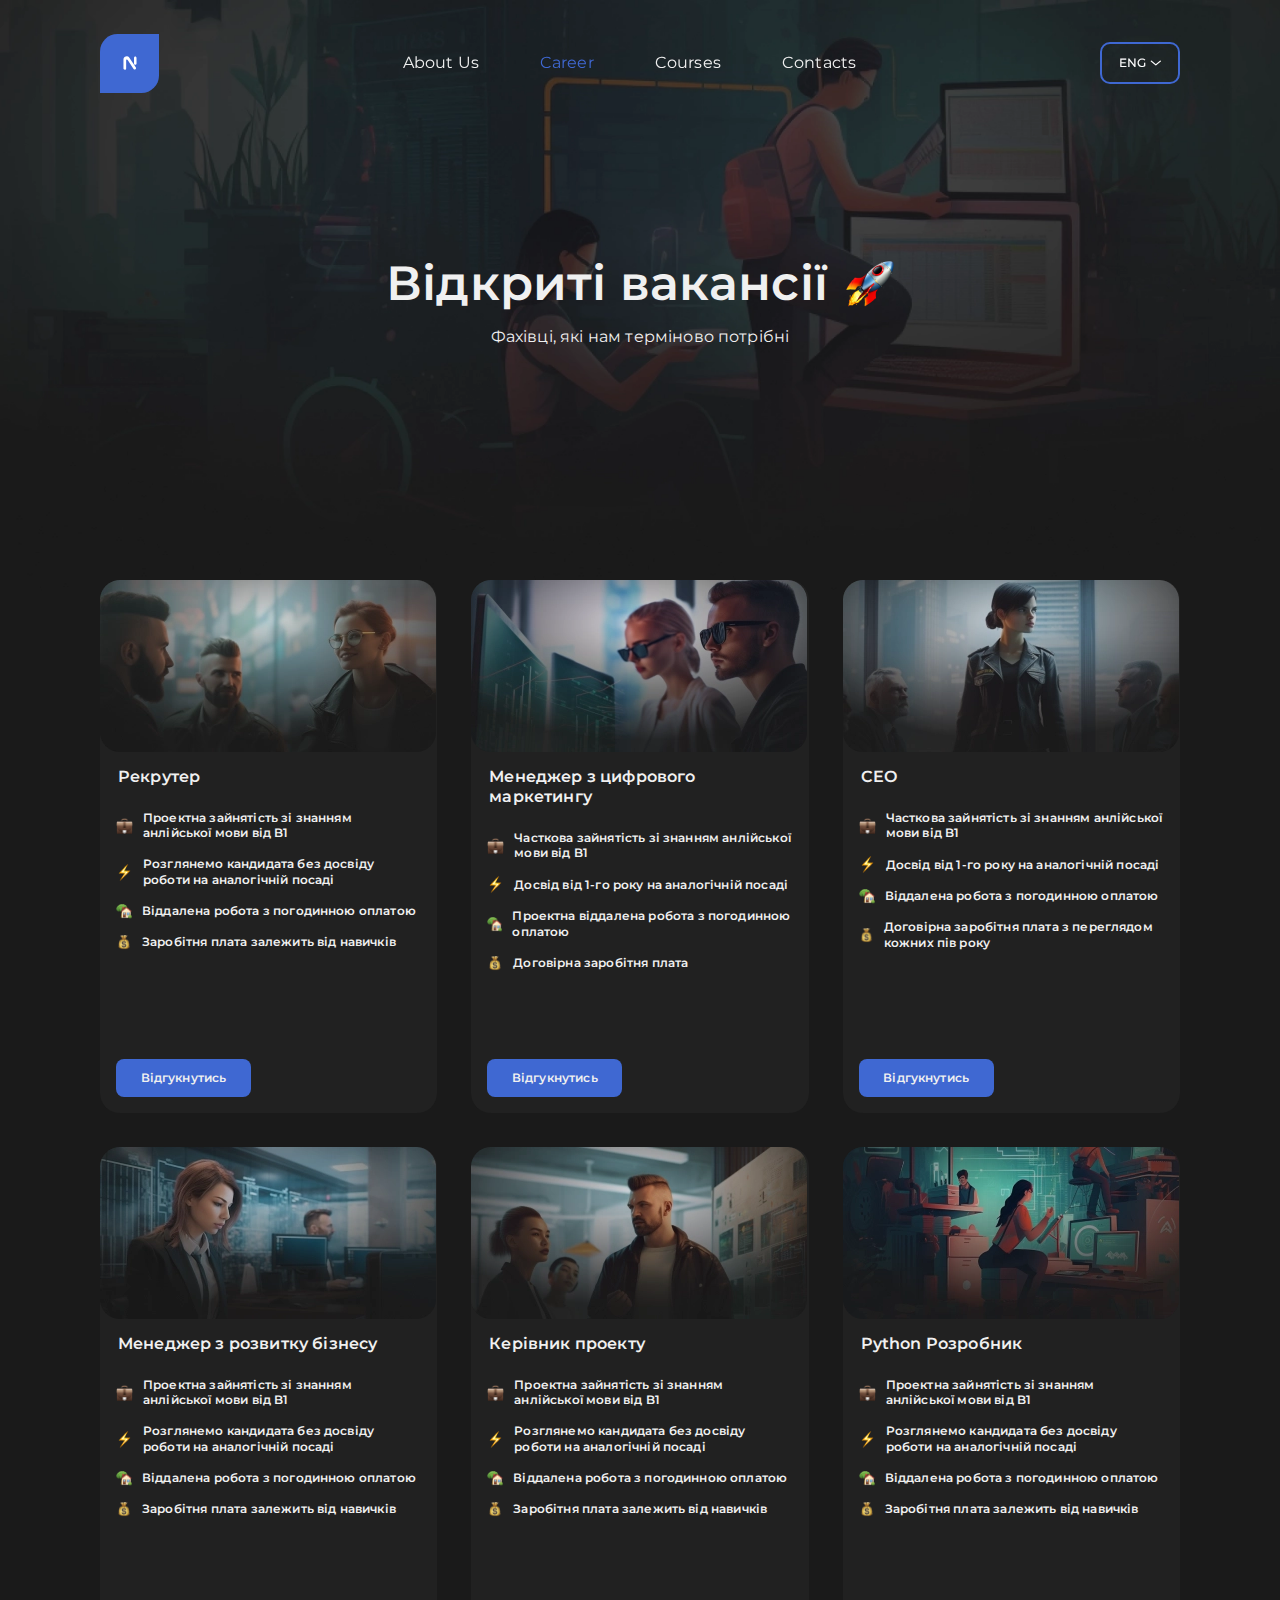
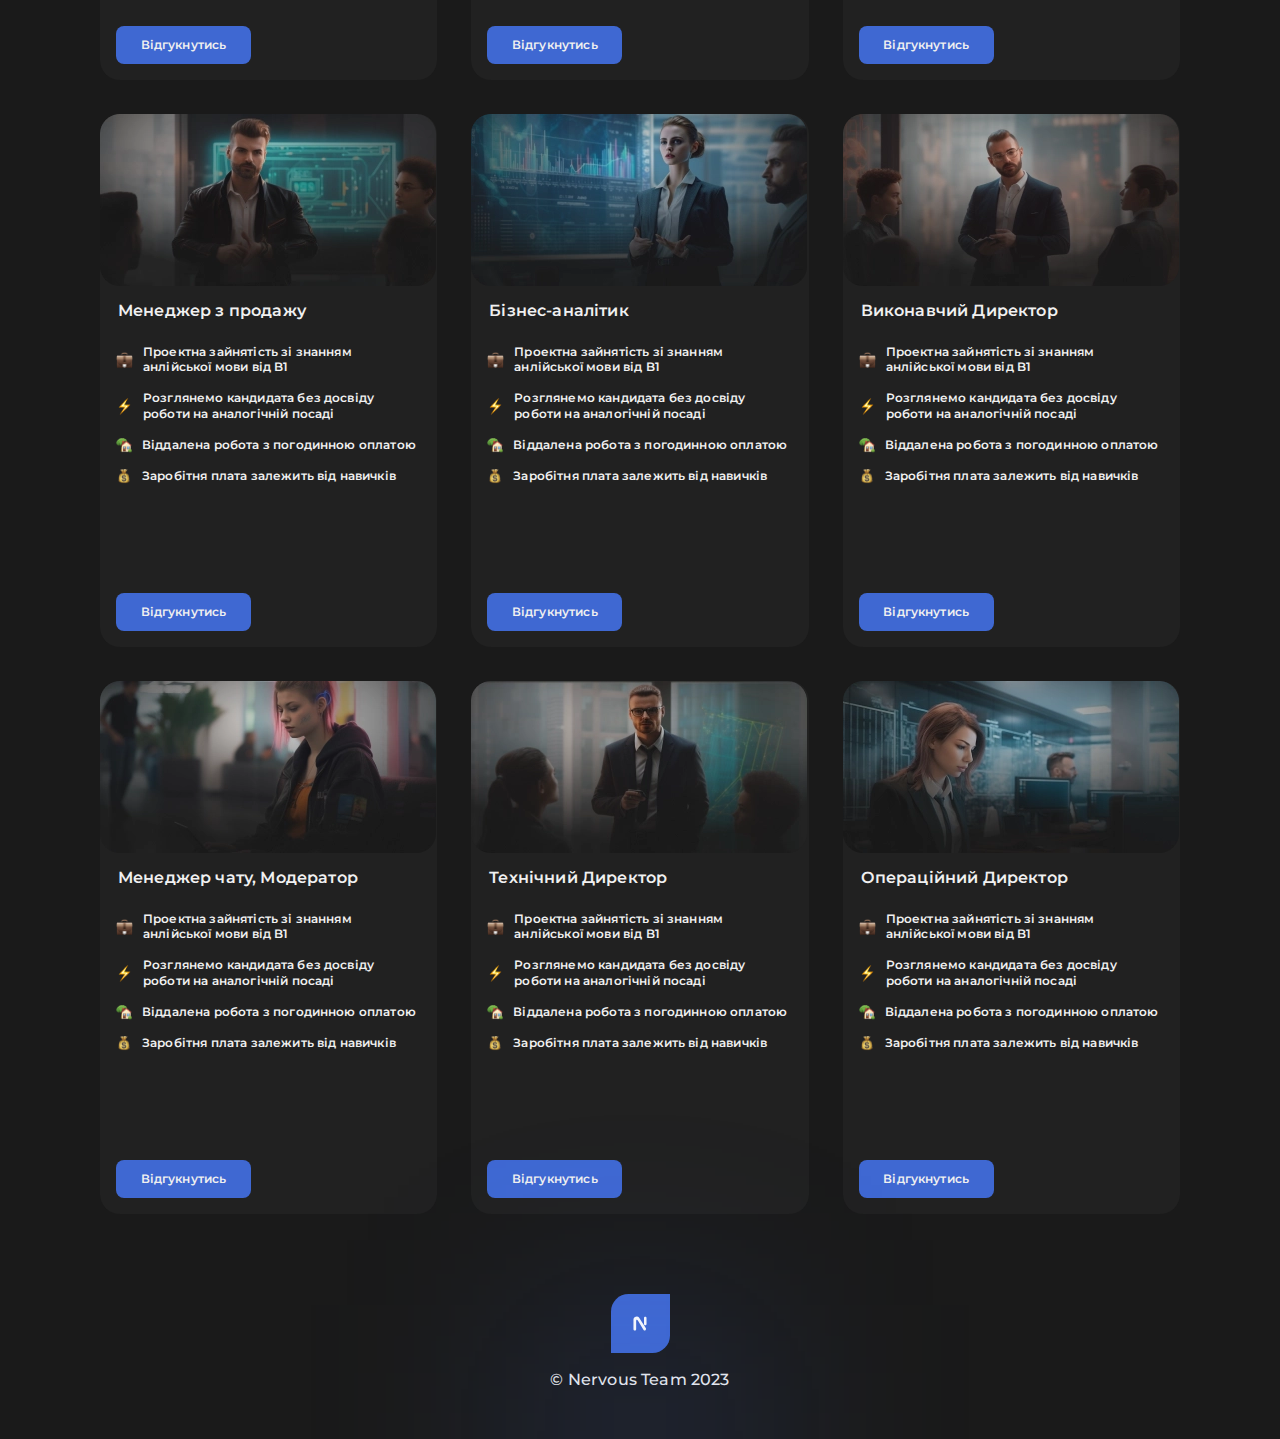
==== career/index.html @ 8e75c250 "add-pages" ====
<!DOCTYPE html>
<html lang="en">

<head>
    <meta charset="UTF-8">
    <meta http-equiv="X-UA-Compatible" content="IE=edge">
    <meta name="viewport" content="width=device-width, initial-scale=1.0">
    <title>Career</title>
    <link rel="shortcut icon" type="image/x-icon" href="img/favicon/favicon.ico">
    <link rel="icon" sizes="any" type="image/svg+xml" href="img/favicon/favicon.svg">
    <link rel="stylesheet" href="css/index.css">
</head>

<body>
    <header class="header">
        <div class="container">
            <a class="header__logo">
                <img class="header__logo_icon" src="img/icons/logo.svg" alt="" width="14">
            </a>
            <ul class="header__list">
                <li class="header__item">
                    <a href="../index.html" class="header__link link">About Us</a>
                </li>
                <li class="header__item">
                    <a class="header__link link active">Career</a>
                </li>
                <li class="header__item">
                    <a href="#" class="header__link link">Courses</a>
                </li>
                <li class="header__item">
                    <a href="../contacts/index.html" class="header__link link">Contacts</a>
                </li>
            </ul>
            <button class="header__lang">ENG <img src="img/icons/bottom-arrow.svg" alt="" width="10.7">
                <div class="wrapper__lang">
                    <a class="lang__link">ENG</a>
                    <a class="lang__link" href="ukr/index.html">UKR</a>
                </div>
            </button>
            <button class="header__burger js-open-menu">
                <img src="img/icons/burger.svg" alt="" width="31" height="31">
            </button>
        </div>
    </header>

    <div class="wrapper">
        <div class="wrapper__fixed">
            <button class="contact__scroll js-scroll-top">
                <img src="img/icons/top-arrow.svg" alt="">
            </button>
        </div>
    </div>

    <div class="content">
        <main>
            <section class="hero">
                <h1 class="hero__title">Відкриті вакансії
                    <img src="img/section/hero/rocket.png" alt="" width="48" height="48">
                </h1>
                <p class="hero__desc">
                    Фахівці, які нам терміново потрібні
                </p>
            </section>

            <section class="vacancy">
                <div class="container">
                    <ul class="vacancy__list">
                        <li class="vacancy__item block">
                            <img src="img/section/vacancy/img1.webp" alt="" class="vacancy__image" width="336">
                            <h3 class="vacancy__subtitle">Рекрутер</h3>
                            <ul class="block__list">
                                <li class="block__item">
                                    <img src="img/icons/bag.png" alt="" class="block__icon" width="17" height="17">
                                    <p class="block__desc">Проектна зайнятість зі знанням анлійської мови від B1</p>
                                </li>
                                <li class="block__item">
                                    <img src="img/icons/lightness.png" alt="" class="block__icon" width="17"
                                        height="17">
                                    <p class="block__desc">Розглянемо кандидата без досвіду роботи на аналогічній посаді
                                    </p>
                                </li>
                                <li class="block__item">
                                    <img src="img/icons/house.png" alt="" class="block__icon" width="16" height="16">
                                    <p class="block__desc">Віддалена робота з погодинною оплатою</p>
                                </li>
                                <li class="block__item">
                                    <img src="img/icons/money.png" alt="" class="block__icon" width="16" height="16">
                                    <p class="block__desc">Заробітня плата залежить від навичків</p>
                                </li>
                            </ul>
                            <a class="vacancy__button" href="../vacancy/index.html">Відгукнутись</a>
                        </li>
                        <li class="vacancy__item block">
                            <img src="img/section/vacancy/img2.webp" alt="" class="vacancy__image" width="336">
                            <h3 class="vacancy__subtitle">Менеджер з цифрового маркетингу</h3>
                            <ul class="block__list">
                                <li class="block__item">
                                    <img src="img/icons/bag.png" alt="" class="block__icon" width="17" height="17">
                                    <p class="block__desc">Часткова зайнятість зі знанням анлійської мови від B1</p>
                                </li>
                                <li class="block__item">
                                    <img src="img/icons/lightness.png" alt="" class="block__icon" width="17"
                                        height="17">
                                    <p class="block__desc">Досвід від 1-го року на аналогічній посаді</p>
                                </li>
                                <li class="block__item">
                                    <img src="img/icons/house.png" alt="" class="block__icon" width="16" height="16">
                                    <p class="block__desc">Проектна віддалена робота з погодинною оплатою</p>
                                </li>
                                <li class="block__item">
                                    <img src="img/icons/money.png" alt="" class="block__icon" width="16" height="16">
                                    <p class="block__desc">Договірна заробітня плата</p>
                                </li>
                            </ul>
                            <a class="vacancy__button" href="../vacancy/index.html">Відгукнутись</a>
                        </li>
                        <li class="vacancy__item block">
                            <img src="img/section/vacancy/img3.webp" alt="" class="vacancy__image" width="336">
                            <h3 class="vacancy__subtitle">CEO</h3>
                            <ul class="block__list">
                                <li class="block__item">
                                    <img src="img/icons/bag.png" alt="" class="block__icon" width="17" height="17">
                                    <p class="block__desc">Часткова зайнятість зі знанням анлійської мови від B1</p>
                                </li>
                                <li class="block__item">
                                    <img src="img/icons/lightness.png" alt="" class="block__icon" width="17"
                                        height="17">
                                    <p class="block__desc">Досвід від 1-го року на аналогічній посаді</p>
                                </li>
                                <li class="block__item">
                                    <img src="img/icons/house.png" alt="" class="block__icon" width="16" height="16">
                                    <p class="block__desc">Віддалена робота з погодинною оплатою</p>
                                </li>
                                <li class="block__item">
                                    <img src="img/icons/money.png" alt="" class="block__icon" width="16" height="16">
                                    <p class="block__desc">Договірна заробітня плата з переглядом кожних пів року</p>
                                </li>
                            </ul>
                            <a class="vacancy__button" href="../vacancy/index.html">Відгукнутись</a>
                        </li>
                        <li class="vacancy__item block">
                            <img src="img/section/vacancy/img4.webp" alt="" class="vacancy__image" width="336">
                            <h3 class="vacancy__subtitle">Менеджер з розвитку бізнесу</h3>
                            <ul class="block__list">
                                <li class="block__item">
                                    <img src="img/icons/bag.png" alt="" class="block__icon" width="17" height="17">
                                    <p class="block__desc">Проектна зайнятість зі знанням анлійської мови від B1</p>
                                </li>
                                <li class="block__item">
                                    <img src="img/icons/lightness.png" alt="" class="block__icon" width="17"
                                        height="17">
                                    <p class="block__desc">Розглянемо кандидата без досвіду роботи на аналогічній посаді
                                    </p>
                                </li>
                                <li class="block__item">
                                    <img src="img/icons/house.png" alt="" class="block__icon" width="16" height="16">
                                    <p class="block__desc">Віддалена робота з погодинною оплатою</p>
                                </li>
                                <li class="block__item">
                                    <img src="img/icons/money.png" alt="" class="block__icon" width="16" height="16">
                                    <p class="block__desc">Заробітня плата залежить від навичків</p>
                                </li>
                            </ul>
                            <a class="vacancy__button" href="../vacancy/index.html">Відгукнутись</a>
                        </li>
                        <li class="vacancy__item block">
                            <img src="img/section/vacancy/img5.webp" alt="" class="vacancy__image" width="336">
                            <h3 class="vacancy__subtitle">Керівник проекту</h3>
                            <ul class="block__list">
                                <li class="block__item">
                                    <img src="img/icons/bag.png" alt="" class="block__icon" width="17" height="17">
                                    <p class="block__desc">Проектна зайнятість зі знанням анлійської мови від B1</p>
                                </li>
                                <li class="block__item">
                                    <img src="img/icons/lightness.png" alt="" class="block__icon" width="17"
                                        height="17">
                                    <p class="block__desc">Розглянемо кандидата без досвіду роботи на аналогічній посаді
                                    </p>
                                </li>
                                <li class="block__item">
                                    <img src="img/icons/house.png" alt="" class="block__icon" width="16" height="16">
                                    <p class="block__desc">Віддалена робота з погодинною оплатою</p>
                                </li>
                                <li class="block__item">
                                    <img src="img/icons/money.png" alt="" class="block__icon" width="16" height="16">
                                    <p class="block__desc">Заробітня плата залежить від навичків</p>
                                </li>
                            </ul>
                            <a class="vacancy__button" href="../vacancy/index.html">Відгукнутись</a>
                        </li>
                        <li class="vacancy__item block">
                            <img src="img/section/vacancy/img6.webp" alt="" class="vacancy__image" width="336">
                            <h3 class="vacancy__subtitle">Python Розробник</h3>
                            <ul class="block__list">
                                <li class="block__item">
                                    <img src="img/icons/bag.png" alt="" class="block__icon" width="17" height="17">
                                    <p class="block__desc">Проектна зайнятість зі знанням анлійської мови від B1</p>
                                </li>
                                <li class="block__item">
                                    <img src="img/icons/lightness.png" alt="" class="block__icon" width="17"
                                        height="17">
                                    <p class="block__desc">Розглянемо кандидата без досвіду роботи на аналогічній посаді
                                    </p>
                                </li>
                                <li class="block__item">
                                    <img src="img/icons/house.png" alt="" class="block__icon" width="16" height="16">
                                    <p class="block__desc">Віддалена робота з погодинною оплатою</p>
                                </li>
                                <li class="block__item">
                                    <img src="img/icons/money.png" alt="" class="block__icon" width="16" height="16">
                                    <p class="block__desc">Заробітня плата залежить від навичків</p>
                                </li>
                            </ul>
                            <a class="vacancy__button" href="../vacancy/index.html">Відгукнутись</a>
                        </li>
                        <li class="vacancy__item block">
                            <img src="img/section/vacancy/img7.webp" alt="" class="vacancy__image" width="336">
                            <h3 class="vacancy__subtitle">Менеджер з продажу</h3>
                            <ul class="block__list">
                                <li class="block__item">
                                    <img src="img/icons/bag.png" alt="" class="block__icon" width="17" height="17">
                                    <p class="block__desc">Проектна зайнятість зі знанням анлійської мови від B1</p>
                                </li>
                                <li class="block__item">
                                    <img src="img/icons/lightness.png" alt="" class="block__icon" width="17"
                                        height="17">
                                    <p class="block__desc">Розглянемо кандидата без досвіду роботи на аналогічній посаді
                                    </p>
                                </li>
                                <li class="block__item">
                                    <img src="img/icons/house.png" alt="" class="block__icon" width="16" height="16">
                                    <p class="block__desc">Віддалена робота з погодинною оплатою</p>
                                </li>
                                <li class="block__item">
                                    <img src="img/icons/money.png" alt="" class="block__icon" width="16" height="16">
                                    <p class="block__desc">Заробітня плата залежить від навичків</p>
                                </li>
                            </ul>
                            <a class="vacancy__button" href="../vacancy/index.html">Відгукнутись</a>
                        </li>
                        <li class="vacancy__item block">
                            <img src="img/section/vacancy/img8.webp" alt="" class="vacancy__image" width="336">
                            <h3 class="vacancy__subtitle">Бізнес-аналітик</h3>
                            <ul class="block__list">
                                <li class="block__item">
                                    <img src="img/icons/bag.png" alt="" class="block__icon" width="17" height="17">
                                    <p class="block__desc">Проектна зайнятість зі знанням анлійської мови від B1</p>
                                </li>
                                <li class="block__item">
                                    <img src="img/icons/lightness.png" alt="" class="block__icon" width="17"
                                        height="17">
                                    <p class="block__desc">Розглянемо кандидата без досвіду роботи на аналогічній посаді
                                    </p>
                                </li>
                                <li class="block__item">
                                    <img src="img/icons/house.png" alt="" class="block__icon" width="16" height="16">
                                    <p class="block__desc">Віддалена робота з погодинною оплатою</p>
                                </li>
                                <li class="block__item">
                                    <img src="img/icons/money.png" alt="" class="block__icon" width="16" height="16">
                                    <p class="block__desc">Заробітня плата залежить від навичків</p>
                                </li>
                            </ul>
                            <a class="vacancy__button" href="../vacancy/index.html">Відгукнутись</a>
                        </li>
                        <li class="vacancy__item block">
                            <img src="img/section/vacancy/img9.webp" alt="" class="vacancy__image" width="336">
                            <h3 class="vacancy__subtitle">Виконавчий Директор</h3>
                            <ul class="block__list">
                                <li class="block__item">
                                    <img src="img/icons/bag.png" alt="" class="block__icon" width="17" height="17">
                                    <p class="block__desc">Проектна зайнятість зі знанням анлійської мови від B1</p>
                                </li>
                                <li class="block__item">
                                    <img src="img/icons/lightness.png" alt="" class="block__icon" width="17"
                                        height="17">
                                    <p class="block__desc">Розглянемо кандидата без досвіду роботи на аналогічній посаді
                                    </p>
                                </li>
                                <li class="block__item">
                                    <img src="img/icons/house.png" alt="" class="block__icon" width="16" height="16">
                                    <p class="block__desc">Віддалена робота з погодинною оплатою</p>
                                </li>
                                <li class="block__item">
                                    <img src="img/icons/money.png" alt="" class="block__icon" width="16" height="16">
                                    <p class="block__desc">Заробітня плата залежить від навичків</p>
                                </li>
                            </ul>
                            <a class="vacancy__button" href="../vacancy/index.html">Відгукнутись</a>
                        </li>
                        <li class="vacancy__item block">
                            <img src="img/section/vacancy/img10.webp" alt="" class="vacancy__image" width="336">
                            <h3 class="vacancy__subtitle">Менеджер чату, Модератор</h3>
                            <ul class="block__list">
                                <li class="block__item">
                                    <img src="img/icons/bag.png" alt="" class="block__icon" width="17" height="17">
                                    <p class="block__desc">Проектна зайнятість зі знанням анлійської мови від B1</p>
                                </li>
                                <li class="block__item">
                                    <img src="img/icons/lightness.png" alt="" class="block__icon" width="17"
                                        height="17">
                                    <p class="block__desc">Розглянемо кандидата без досвіду роботи на аналогічній посаді
                                    </p>
                                </li>
                                <li class="block__item">
                                    <img src="img/icons/house.png" alt="" class="block__icon" width="16" height="16">
                                    <p class="block__desc">Віддалена робота з погодинною оплатою</p>
                                </li>
                                <li class="block__item">
                                    <img src="img/icons/money.png" alt="" class="block__icon" width="16" height="16">
                                    <p class="block__desc">Заробітня плата залежить від навичків</p>
                                </li>
                            </ul>
                            <a class="vacancy__button" href="../vacancy/index.html">Відгукнутись</a>
                        </li>
                        <li class="vacancy__item block">
                            <img src="img/section/vacancy/img11.webp" alt="" class="vacancy__image" width="336">
                            <h3 class="vacancy__subtitle">Технічний Директор</h3>
                            <ul class="block__list">
                                <li class="block__item">
                                    <img src="img/icons/bag.png" alt="" class="block__icon" width="17" height="17">
                                    <p class="block__desc">Проектна зайнятість зі знанням анлійської мови від B1</p>
                                </li>
                                <li class="block__item">
                                    <img src="img/icons/lightness.png" alt="" class="block__icon" width="17"
                                        height="17">
                                    <p class="block__desc">Розглянемо кандидата без досвіду роботи на аналогічній посаді
                                    </p>
                                </li>
                                <li class="block__item">
                                    <img src="img/icons/house.png" alt="" class="block__icon" width="16" height="16">
                                    <p class="block__desc">Віддалена робота з погодинною оплатою</p>
                                </li>
                                <li class="block__item">
                                    <img src="img/icons/money.png" alt="" class="block__icon" width="16" height="16">
                                    <p class="block__desc">Заробітня плата залежить від навичків</p>
                                </li>
                            </ul>
                            <a class="vacancy__button" href="../vacancy/index.html">Відгукнутись</a>
                        </li>
                        <li class="vacancy__item block">
                            <img src="img/section/vacancy/img12.webp" alt="" class="vacancy__image" width="336">
                            <h3 class="vacancy__subtitle">Операційний Директор</h3>
                            <ul class="block__list">
                                <li class="block__item">
                                    <img src="img/icons/bag.png" alt="" class="block__icon" width="17" height="17">
                                    <p class="block__desc">Проектна зайнятість зі знанням анлійської мови від B1</p>
                                </li>
                                <li class="block__item">
                                    <img src="img/icons/lightness.png" alt="" class="block__icon" width="17"
                                        height="17">
                                    <p class="block__desc">Розглянемо кандидата без досвіду роботи на аналогічній посаді
                                    </p>
                                </li>
                                <li class="block__item">
                                    <img src="img/icons/house.png" alt="" class="block__icon" width="16" height="16">
                                    <p class="block__desc">Віддалена робота з погодинною оплатою</p>
                                </li>
                                <li class="block__item">
                                    <img src="img/icons/money.png" alt="" class="block__icon" width="16" height="16">
                                    <p class="block__desc">Заробітня плата залежить від навичків</p>
                                </li>
                            </ul>
                            <a class="vacancy__button" href="../vacancy/index.html">Відгукнутись</a>
                        </li>
                    </ul>
                </div>
            </section>
        </main>

        <footer class="footer">
            <div class="container">
                <a class="footer__logo">
                    <img class="footer__logo_icon" src="img/icons/logo.svg" alt="" width="14">
                </a>
                <p class="footer__copy">© Nervous Team 2023</p>
            </div>
        </footer>

        <div class="content__bottom__shadow"></div>
    </div>

    <div class="menu js-menu">
        <div class="menu__header">
            <a class="menu__logo">
                <img src="img/icons/logo.svg" alt="logo" width="14" height="15">
            </a>
            <button class="menu__close js-close-menu">
                <img src="img/icons/close-burger.svg" alt="" width="31" height="31">
            </button>
        </div>
        <ul class="menu__list">
            <li class="menu__item">
                <a href="../index.html" class="menu__link">About Us</a>
            </li>
            <li class="menu__item">
                <a class="menu__link active">Career</a>
            </li>
            <li class="menu__item">
                <a href="" class="menu__link">Courses</a>
            </li>
            <li class="menu__item">
                <a href="../contacts/index.html" class="menu__link">Contacts</a>
            </li>
            <li class="menu__item">
                <a href="ukr/index.html" class="menu__link">UKR</a>
            </li>
        </ul>
        <div class="menu__footer">
            <a class="menu__logo">
                <img src="img/icons/logo.svg" alt="logo" width="14" height="15">
            </a>
            <p class="menu__copy">© Nervous Team 2023</p>
        </div>
    </div>

    <script defer src="js/main.js"></script>
    <script defer src="js/menu.js"></script>
</body>

</html>
---- career/css/index.css ----
* {
  box-sizing: border-box;
  margin: 0;
  padding: 0;
}

html,
body,
div,
span,
applet,
object,
iframe,
h1,
h2,
h3,
h4,
h5,
h6,
p,
blockquote,
pre,
a,
abbr,
acronym,
address,
big,
cite,
code,
del,
dfn,
em,
img,
ins,
kbd,
q,
s,
samp,
small,
strike,
strong,
sub,
sup,
tt,
var,
b,
u,
i,
center,
dl,
dt,
dd,
ol,
ul,
li,
fieldset,
form,
label,
legend,
table,
caption,
tbody,
tfoot,
thead,
tr,
th,
td,
article,
aside,
canvas,
details,
embed,
figure,
figcaption,
footer,
header,
hgroup,
menu,
nav,
output,
ruby,
section,
summary,
time,
mark,
audio,
video {
  margin: 0;
  padding: 0;
  border: 0;
  font-size: 100%;
  font-family: inherit;
  vertical-align: baseline;
}

article,
aside,
details,
figcaption,
figure,
footer,
header,
hgroup,
menu,
nav,
section {
  display: block;
}

body {
  line-height: 1;
}

ol,
ul {
  list-style: none;
  padding: 0;
  margin: 0;
}

blockquote,
q {
  quotes: none;
}

blockquote:before,
blockquote:after,
q:before,
q:after {
  content: "";
  content: none;
}

table {
  border-collapse: collapse;
  border-spacing: 0;
}

a {
  display: inline-block;
  text-decoration: none;
  color: inherit;
}

h1,
h2,
h3,
h4,
h5,
h6,
p {
  margin: 0;
  padding: 0;
}

img,
svg {
  display: block;
}

button {
  outline: none;
  border: none;
  margin: 0;
  padding: 0;
  cursor: pointer;
  font-family: inherit;
}

input {
  outline: none;
  font-family: inherit;
}

@font-face {
  font-family: "Montserrat";
  src: url("../fonts/Montserrat-Regular.ttf") format("truetype");
  font-weight: 400;
  font-style: normal;
}

@font-face {
  font-family: "Montserrat";
  src: url("../fonts/Montserrat-Medium.ttf") format("truetype");
  font-weight: 500;
  font-style: normal;
}

@font-face {
  font-family: "Montserrat";
  src: url("../fonts/Montserrat-SemiBold.ttf") format("truetype");
  font-weight: 600;
  font-style: normal;
}

:root {
  --primary-text-color: #F0F0F0;
  --accent-text-color: #E3D65A;
  --gray-text-color: #9D9D9D;
  --white-text-color: #FFFFFF;
  --menu-active-color: #3F68D2;
  --menu-hover-color: #497CFF;
  --yellow-back-color: #E3D65A;
  --blue-back-color: #5A80E3;
  --orange-back-color: #F2994A;
  --green-back-color: #75A459;
  --button-back-color: #3F68D2;
  --button-hover-color: #497CFF;
}

body {
  position: relative;
  font-family: "Montserrat";
  color: var(--primary-text-color);
  letter-spacing: 0.01em;
  line-height: 1;
  background-color: #1A1A1A;
  background-image: url(../img/section/hero/bg.webp);
  background-repeat: no-repeat;
  background-size: 100%;
  background-position: top center;
}

@media screen and (max-width: 1200px) {
  body {
    background-size: 100%;
  }
}

@media screen and (max-width: 767px) {
  body {
    background-image: url(../img/section/hero/bg-s.webp);
    background-size: 100%;
  }
}

.container {
  max-width: 1110px;
  margin: 0 auto;
  padding: 0 15px;
}

section .container {
  max-width: 1110px;
}

@media screen and (max-width: 1200px) {
  section .container {
    max-width: 690px;
  }
}

@media screen and (max-width: 767px) {
  section .container {
    max-width: 320px;
    padding: 0;
  }
}

.content {
  position: relative;
  overflow: hidden;
}

.content__bottom__shadow {
  position: absolute;
  bottom: -134px;
  left: 50%;
  transform: translate(-50%, 0);
  width: 268px;
  height: 268px;
  background: rgba(63, 104, 210, 0.14);
  -webkit-filter: blur(97.5px);
  filter: blur(97.5px);
}

@media screen and (max-width: 767px) {
  .content__bottom__shadow {
    display: none;
  }
}

.header {
  position: fixed;
  z-index: 10000;
  width: 100%;
  padding-top: 33.5px;
  padding-bottom: 15.5px;
  transition-duration: 300ms;
}

.header .container {
  display: flex;
  align-items: center;
  justify-content: space-between;
}

@media screen and (max-width: 1200px) {
  .header .container {
    max-width: 760px;
  }
}

@media screen and (max-width: 767px) {
  .header .container {
    max-width: 320px;
    padding: 0;
  }
}

.header__logo {
  width: 59px;
  height: 59px;
  display: flex;
  justify-content: center;
  align-items: center;
  border-radius: 17.5px 0px;
  background-color: var(--button-back-color);
}

.header__list {
  display: flex;
  gap: 61px;
}

@media screen and (max-width: 767px) {
  .header__list {
    display: none;
  }
}

.header__link {
  transition-duration: 300ms;
  transition-property: color;
}

.header__link.active {
  color: var(--menu-active-color);
}

.header__link:hover {
  color: var(--menu-hover-color);
}

.header__lang {
  position: relative;
  z-index: 10;
  display: flex;
  align-items: center;
  gap: 4.5px;
  padding: 11px 17px;
  background-color: transparent;
  border: 2px solid #3F68D2;
  border-radius: 10px;
  cursor: pointer;
  font-weight: 500;
  font-size: 12px;
  line-height: 1.33;
  text-transform: capitalize;
  color: var(--white-text-color);
  transition-property: background-color;
  transition-duration: 300ms;
}

@media screen and (max-width: 767px) {
  .header__lang {
    display: none;
  }
}

.header__lang:hover {
  background: rgba(63, 104, 210, 0.25);
}

.header__lang:hover .wrapper__lang {
  opacity: 1;
  transform: translate(0);
  visibility: visible;
}

.wrapper__lang {
  position: absolute;
  z-index: 1;
  top: 33px;
  left: 0;
  width: 100%;
  background: #3F68D2;
  border: 2px solid #3F68D2;
  border-radius: 3px 3px 10px 10px;
  padding: 10px 0;
  display: flex;
  flex-direction: column;
  align-items: center;
  justify-content: center;
  gap: 4px;
  transition-duration: 300ms;
  transform: translate(0, -10%);
  visibility: hidden;
  opacity: 0;
}

.header__burger {
  display: none;
  background-color: transparent;
}

@media screen and (max-width: 767px) {
  .header__burger {
    display: flex;
  }
}

.hero {
  padding-top: 259px;
  padding-bottom: 229px;
  display: flex;
  flex-direction: column;
  align-items: center;
  gap: 16px;
}

@media screen and (max-width: 1200px) {
  .hero {
    padding-bottom: 120px;
  }
}

@media screen and (max-width: 767px) {
  .hero {
    padding-top: 133px;
    padding-bottom: 73px;
  }
}

.hero__title {
  display: flex;
  justify-content: center;
  align-items: center;
  gap: 18px;
  font-weight: 600;
  font-size: 48px;
  text-align: center;
}

@media screen and (max-width: 1200px) {
  .hero__title {
    font-size: 40px;
  }
}

@media screen and (max-width: 767px) {
  .hero__title {
    flex-direction: column-reverse;
    gap: 10px;
    font-size: 32px;
    line-height: 1.4;
    max-width: 320px;
  }

  .hero__title img {
    width: 35px;
    height: 35px;
  }
}

.hero__desc {
  font-size: 16px;
  line-height: 1.75;
  max-width: 693px;
  margin: 0 auto;
  text-align: center;
}

@media screen and (max-width:767px) {
  .hero__desc {
    max-width: 320px;
    font-size: 14px;
    line-height: 1;
  }
}

.wrapper {
  position: relative;
  max-width: 1110px;
  margin: 0 auto;
  overflow: hidden;
}

@media screen and (max-width: 1200px) {
  .wrapper {
    max-width: 690px;
  }
}

@media screen and (max-width: 767px) {
  .wrapper {
    max-width: 320px;
  }
}

.wrapper__fixed {
  position: absolute;
  right: 51px;
  bottom: 140px;
}

@media screen and (max-width: 767px) {
  .wrapper__fixed {
    right: 37px;
    bottom: 50px;
  }
}

.contact__scroll {
  position: fixed;
  padding: 0;
  z-index: 1000;
  bottom: 140px;
  width: 36px;
  height: 36px;
  display: flex;
  justify-content: center;
  align-items: center;
  background: #3F68D2;
  border-radius: 12px;
  transition-property: background-color, opacity;
  transition-duration: 300ms;
  opacity: 0;
}

@media screen and (max-width: 767px) {
  .contact__scroll {
    bottom: 50px;
  }
}

.contact__scroll:hover {
  background-color: var(--button-hover-color);
}

.vacancy {
  padding-bottom: 80px;
}

.vacancy__list {
  display: flex;
  flex-wrap: wrap;
  gap: 34px;
}

@media screen and (max-width:767px) {
  .vacancy__list {
    gap: 25px;
  }
}

.vacancy__item {
  width: calc((100% - 68px) / 3);
  background: #212121;
  border-radius: 20px;
  min-height: 533px;
  padding-bottom: 16px;
  display: flex;
  flex-direction: column;
}

@media screen and (max-width:1200px) {
  .vacancy__item {
    width: calc((100% - 34px) / 2);
  }
}

@media screen and (max-width:767px) {
  .vacancy__item {
    width: 100%;
    min-height: 497px;
  }
}

.vacancy__image {
  margin-bottom: 15px;
}

@media screen and (max-width:1200px) {
  .vacancy__image {
    width: 100%;
  }
}

.vacancy__subtitle {
  margin: 0 0 22.5px 18px;
  font-size: 16px;
  line-height: 1.25;
  font-weight: 600;
  max-width: 300px;
}

.block__list {
  padding: 0 16px;
  display: flex;
  flex-direction: column;
  align-items: flex-start;
  gap: 15px;
}

@media screen and (max-width:767px) {
  .block__list {
    gap: 25px;
  }
}

.block__item {
  display: flex;
  align-items: center;
  gap: 10px;
}

.block__desc {
  font-size: 12px;
  line-height: 1.33;
  font-weight: 600;
}

.vacancy__button {
  margin-top: auto;
  margin-left: 16px;
  padding: 13px 0;
  width: 135px;
  text-align: center;
  background-color: var(--button-back-color);
  border-radius: 8px;
  transition-property: background-color;
  transition-duration: 300ms;
  cursor: pointer;

  font-size: 12px;
  font-weight: 600;
}

.vacancy__button:hover {
  background-color: var(--button-hover-color);
}

@media screen and (max-width:767px) {
  .vacancy__button {
    width: calc(100% - 32px);
  }
}

.footer {
  padding-bottom: 46px;
}

.footer .container {
  display: flex;
  align-items: center;
  flex-direction: column;
  justify-content: space-between;
  gap: 14px;
}

.footer__logo {
  width: 59px;
  height: 59px;
  display: flex;
  justify-content: center;
  align-items: center;
  border-radius: 17.5px 0px;
  background-color: var(--button-back-color);
}

.footer__copy {
  font-weight: 500;
  font-size: 16px;
  line-height: 1.62;
  text-transform: capitalize;
}

.menu {
  opacity: 0;
  transform: translate(-100%);
  transition-duration: 500ms;
  position: fixed;
  top: 0;
  left: 0;
  width: 100%;
  height: 100%;
  background-color: #1A1A1A;
  background-image: url(../img/section/menu/bg.webp);
  background-repeat: no-repeat;
  background-size: 100%;
  background-position: top center;
  z-index: 10000;
  padding: 29px 28px 46px 28px;
  display: flex;
  flex-direction: column;
}

.menu__header {
  display: flex;
  align-items: center;
  justify-content: space-between;
  margin-bottom: 53px;
}

.menu__logo {
  width: 59px;
  height: 59px;
  display: flex;
  align-items: center;
  justify-content: center;
  background: var(--button-back-color);
  border-radius: 17.5px 0px;
}

.menu__close {
  background-color: transparent;
}

.menu__list {
  display: flex;
  flex-direction: column;
  gap: 45px;
}

.menu__item {
  text-align: center;
}

.menu__link {
  font-weight: 500;
}

.menu__link.active {
  font-size: 24px;
  color: var(--menu-active-color);
}

.menu__footer {
  margin-top: auto;
  display: flex;
  flex-direction: column;
  align-items: center;
  gap: 14px;
}

.menu__copy {
  font-weight: 500;
  font-size: 16px;
  line-height: 1.62;
}
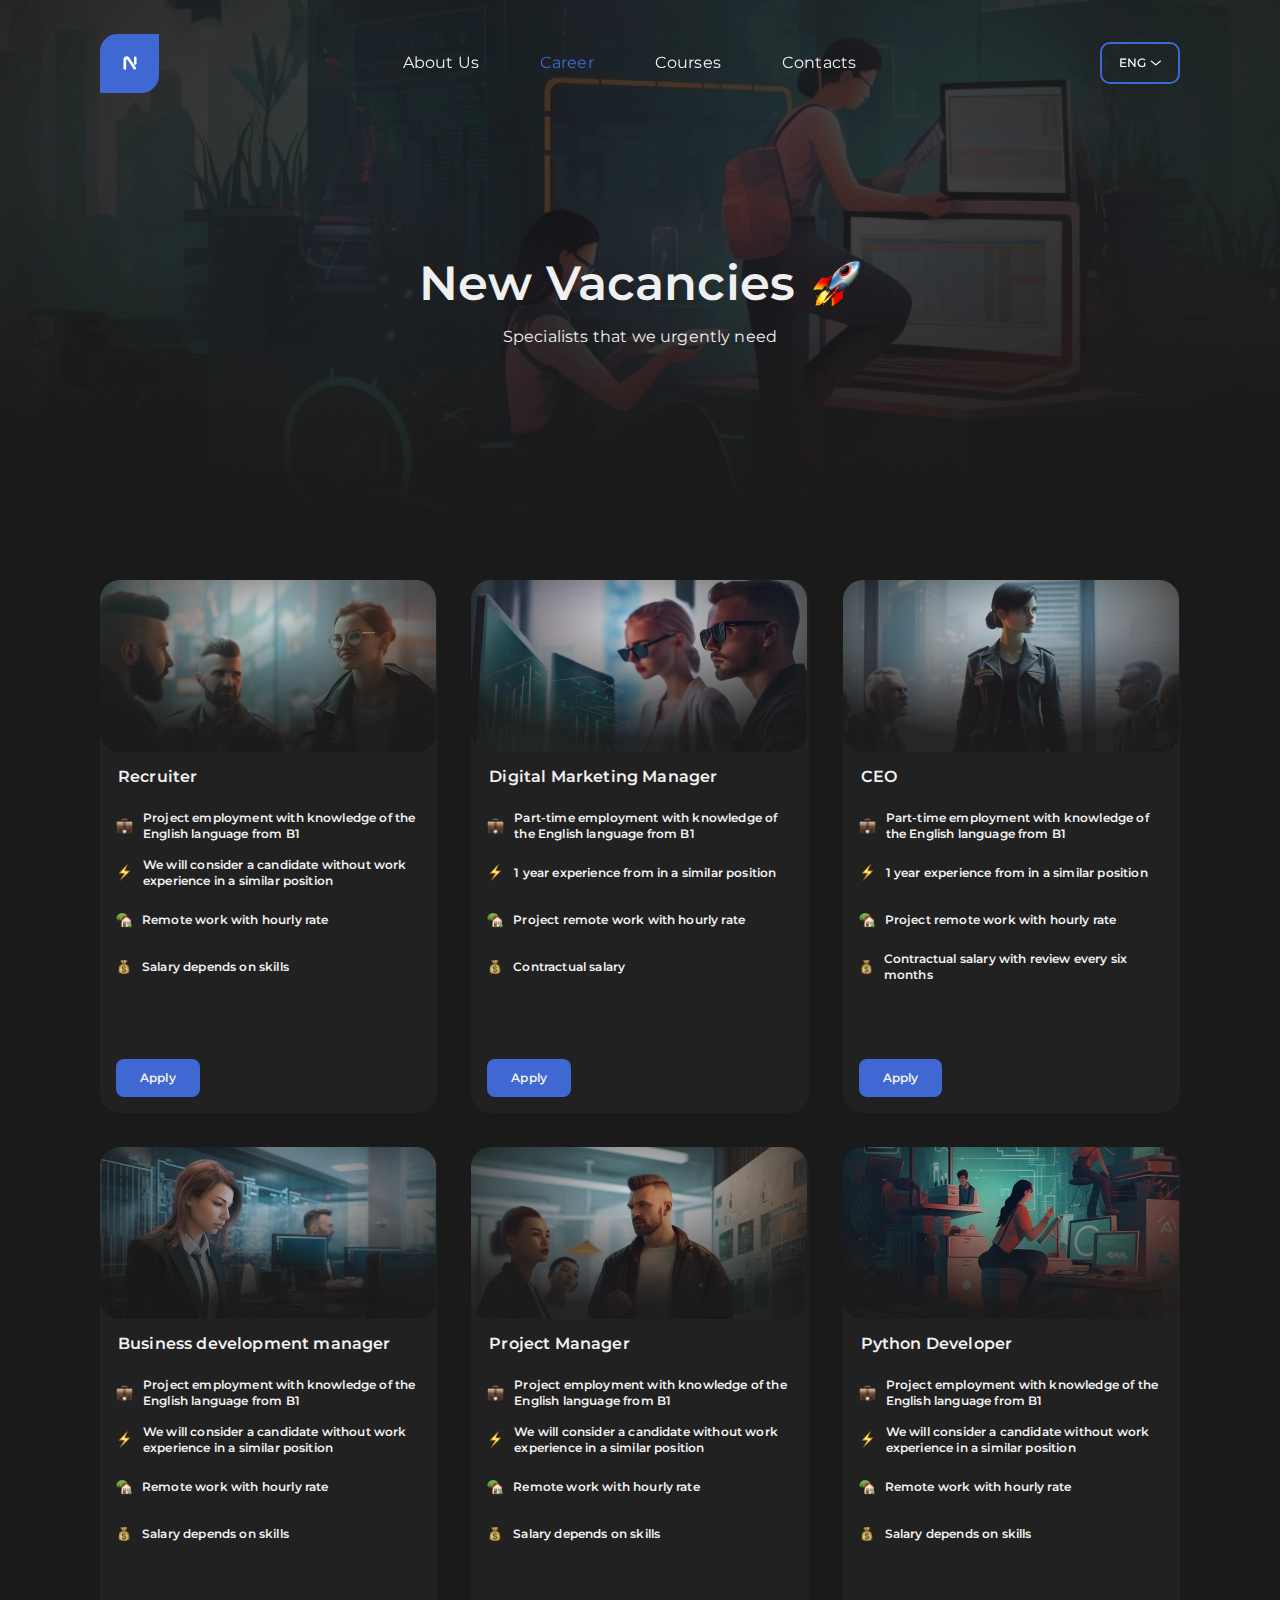
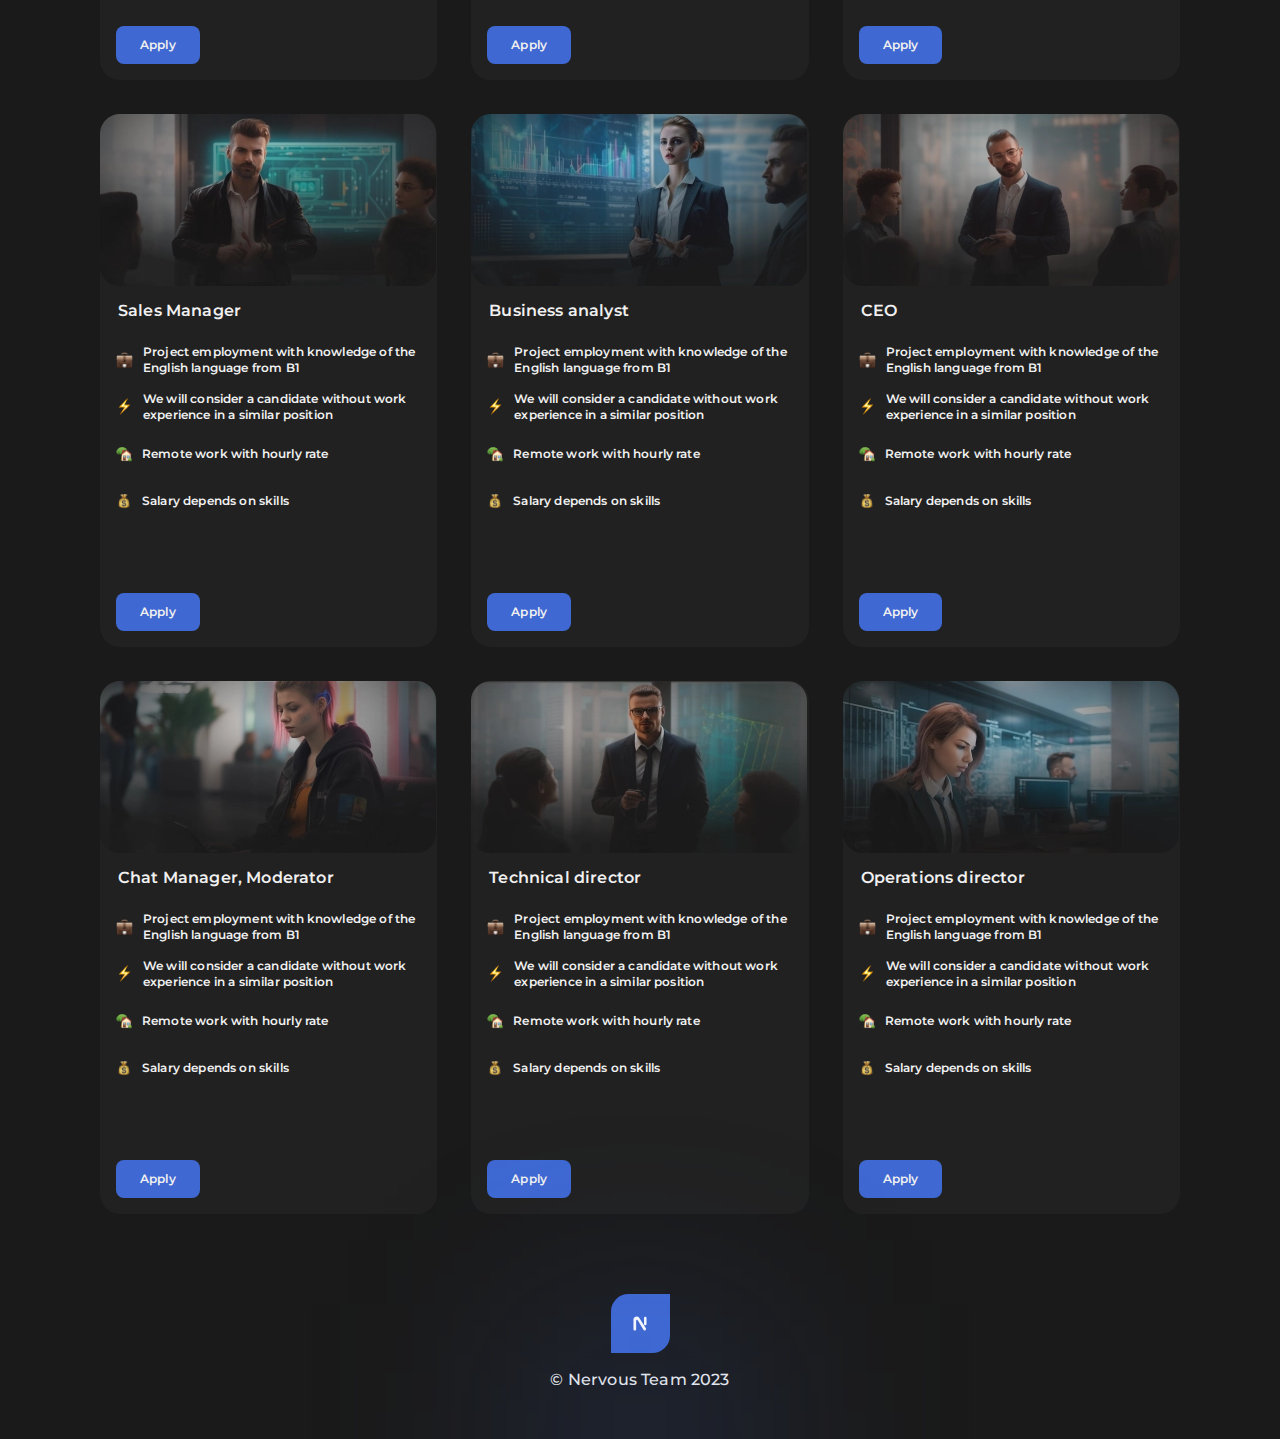
==== commit d6826690: "add-ukr-page-career" ====
--- a/career/index.html
+++ b/career/index.html
@@ -54,11 +54,11 @@
     <div class="content">
         <main>
             <section class="hero">
-                <h1 class="hero__title">Відкриті вакансії
+                <h1 class="hero__title">New Vacancies
                     <img src="img/section/hero/rocket.png" alt="" width="48" height="48">
                 </h1>
                 <p class="hero__desc">
-                    Фахівці, які нам терміново потрібні
+                    Specialists that we urgently need
                 </p>
             </section>
 
@@ -67,52 +67,55 @@
                     <ul class="vacancy__list">
                         <li class="vacancy__item block">
                             <img src="img/section/vacancy/img1.webp" alt="" class="vacancy__image" width="336">
-                            <h3 class="vacancy__subtitle">Рекрутер</h3>
-                            <ul class="block__list">
-                                <li class="block__item">
-                                    <img src="img/icons/bag.png" alt="" class="block__icon" width="17" height="17">
-                                    <p class="block__desc">Проектна зайнятість зі знанням анлійської мови від B1</p>
-                                </li>
-                                <li class="block__item">
-                                    <img src="img/icons/lightness.png" alt="" class="block__icon" width="17"
-                                        height="17">
-                                    <p class="block__desc">Розглянемо кандидата без досвіду роботи на аналогічній посаді
-                                    </p>
-                                </li>
-                                <li class="block__item">
-                                    <img src="img/icons/house.png" alt="" class="block__icon" width="16" height="16">
-                                    <p class="block__desc">Віддалена робота з погодинною оплатою</p>
-                                </li>
-                                <li class="block__item">
-                                    <img src="img/icons/money.png" alt="" class="block__icon" width="16" height="16">
-                                    <p class="block__desc">Заробітня плата залежить від навичків</p>
-                                </li>
-                            </ul>
-                            <a class="vacancy__button" href="../vacancy/index.html">Відгукнутись</a>
+                            <h3 class="vacancy__subtitle">Recruiter</h3>
+                            <ul class="block__list">
+                                <li class="block__item">
+                                    <img src="img/icons/bag.png" alt="" class="block__icon" width="17" height="17">
+                                    <p class="block__desc">Project employment with knowledge of the English language
+                                        from B1</p>
+                                </li>
+                                <li class="block__item">
+                                    <img src="img/icons/lightness.png" alt="" class="block__icon" width="17"
+                                        height="17">
+                                    <p class="block__desc">We will consider a candidate without work experience in a
+                                        similar position
+                                    </p>
+                                </li>
+                                <li class="block__item">
+                                    <img src="img/icons/house.png" alt="" class="block__icon" width="16" height="16">
+                                    <p class="block__desc">Remote work with hourly rate</p>
+                                </li>
+                                <li class="block__item">
+                                    <img src="img/icons/money.png" alt="" class="block__icon" width="16" height="16">
+                                    <p class="block__desc">Salary depends on skills</p>
+                                </li>
+                            </ul>
+                            <a class="vacancy__button" href="../vacancy/index.html">Apply</a>
                         </li>
                         <li class="vacancy__item block">
                             <img src="img/section/vacancy/img2.webp" alt="" class="vacancy__image" width="336">
-                            <h3 class="vacancy__subtitle">Менеджер з цифрового маркетингу</h3>
-                            <ul class="block__list">
-                                <li class="block__item">
-                                    <img src="img/icons/bag.png" alt="" class="block__icon" width="17" height="17">
-                                    <p class="block__desc">Часткова зайнятість зі знанням анлійської мови від B1</p>
-                                </li>
-                                <li class="block__item">
-                                    <img src="img/icons/lightness.png" alt="" class="block__icon" width="17"
-                                        height="17">
-                                    <p class="block__desc">Досвід від 1-го року на аналогічній посаді</p>
-                                </li>
-                                <li class="block__item">
-                                    <img src="img/icons/house.png" alt="" class="block__icon" width="16" height="16">
-                                    <p class="block__desc">Проектна віддалена робота з погодинною оплатою</p>
-                                </li>
-                                <li class="block__item">
-                                    <img src="img/icons/money.png" alt="" class="block__icon" width="16" height="16">
-                                    <p class="block__desc">Договірна заробітня плата</p>
-                                </li>
-                            </ul>
-                            <a class="vacancy__button" href="../vacancy/index.html">Відгукнутись</a>
+                            <h3 class="vacancy__subtitle">Digital Marketing Manager</h3>
+                            <ul class="block__list">
+                                <li class="block__item">
+                                    <img src="img/icons/bag.png" alt="" class="block__icon" width="17" height="17">
+                                    <p class="block__desc">Part-time employment with knowledge of the English language
+                                        from B1</p>
+                                </li>
+                                <li class="block__item">
+                                    <img src="img/icons/lightness.png" alt="" class="block__icon" width="17"
+                                        height="17">
+                                    <p class="block__desc">1 year experience from in a similar position</p>
+                                </li>
+                                <li class="block__item">
+                                    <img src="img/icons/house.png" alt="" class="block__icon" width="16" height="16">
+                                    <p class="block__desc">Project remote work with hourly rate</p>
+                                </li>
+                                <li class="block__item">
+                                    <img src="img/icons/money.png" alt="" class="block__icon" width="16" height="16">
+                                    <p class="block__desc">Contractual salary</p>
+                                </li>
+                            </ul>
+                            <a class="vacancy__button" href="../vacancy/index.html">Apply</a>
                         </li>
                         <li class="vacancy__item block">
                             <img src="img/section/vacancy/img3.webp" alt="" class="vacancy__image" width="336">
@@ -120,248 +123,267 @@
                             <ul class="block__list">
                                 <li class="block__item">
                                     <img src="img/icons/bag.png" alt="" class="block__icon" width="17" height="17">
-                                    <p class="block__desc">Часткова зайнятість зі знанням анлійської мови від B1</p>
-                                </li>
-                                <li class="block__item">
-                                    <img src="img/icons/lightness.png" alt="" class="block__icon" width="17"
-                                        height="17">
-                                    <p class="block__desc">Досвід від 1-го року на аналогічній посаді</p>
-                                </li>
-                                <li class="block__item">
-                                    <img src="img/icons/house.png" alt="" class="block__icon" width="16" height="16">
-                                    <p class="block__desc">Віддалена робота з погодинною оплатою</p>
-                                </li>
-                                <li class="block__item">
-                                    <img src="img/icons/money.png" alt="" class="block__icon" width="16" height="16">
-                                    <p class="block__desc">Договірна заробітня плата з переглядом кожних пів року</p>
-                                </li>
-                            </ul>
-                            <a class="vacancy__button" href="../vacancy/index.html">Відгукнутись</a>
+                                    <p class="block__desc">Part-time employment with knowledge of the English language
+                                        from B1</p>
+                                </li>
+                                <li class="block__item">
+                                    <img src="img/icons/lightness.png" alt="" class="block__icon" width="17"
+                                        height="17">
+                                    <p class="block__desc">1 year experience from in a similar position</p>
+                                </li>
+                                <li class="block__item">
+                                    <img src="img/icons/house.png" alt="" class="block__icon" width="16" height="16">
+                                    <p class="block__desc">Project remote work with hourly rate</p>
+                                </li>
+                                <li class="block__item">
+                                    <img src="img/icons/money.png" alt="" class="block__icon" width="16" height="16">
+                                    <p class="block__desc">Contractual salary with review every six months</p>
+                                </li>
+                            </ul>
+                            <a class="vacancy__button" href="../vacancy/index.html">Apply</a>
                         </li>
                         <li class="vacancy__item block">
                             <img src="img/section/vacancy/img4.webp" alt="" class="vacancy__image" width="336">
-                            <h3 class="vacancy__subtitle">Менеджер з розвитку бізнесу</h3>
-                            <ul class="block__list">
-                                <li class="block__item">
-                                    <img src="img/icons/bag.png" alt="" class="block__icon" width="17" height="17">
-                                    <p class="block__desc">Проектна зайнятість зі знанням анлійської мови від B1</p>
-                                </li>
-                                <li class="block__item">
-                                    <img src="img/icons/lightness.png" alt="" class="block__icon" width="17"
-                                        height="17">
-                                    <p class="block__desc">Розглянемо кандидата без досвіду роботи на аналогічній посаді
-                                    </p>
-                                </li>
-                                <li class="block__item">
-                                    <img src="img/icons/house.png" alt="" class="block__icon" width="16" height="16">
-                                    <p class="block__desc">Віддалена робота з погодинною оплатою</p>
-                                </li>
-                                <li class="block__item">
-                                    <img src="img/icons/money.png" alt="" class="block__icon" width="16" height="16">
-                                    <p class="block__desc">Заробітня плата залежить від навичків</p>
-                                </li>
-                            </ul>
-                            <a class="vacancy__button" href="../vacancy/index.html">Відгукнутись</a>
+                            <h3 class="vacancy__subtitle">Business development manager</h3>
+                            <ul class="block__list">
+                                <li class="block__item">
+                                    <img src="img/icons/bag.png" alt="" class="block__icon" width="17" height="17">
+                                    <p class="block__desc">Project employment with knowledge of the English language
+                                        from B1</p>
+                                </li>
+                                <li class="block__item">
+                                    <img src="img/icons/lightness.png" alt="" class="block__icon" width="17"
+                                        height="17">
+                                    <p class="block__desc">We will consider a candidate without work experience in a
+                                        similar position
+                                    </p>
+                                </li>
+                                <li class="block__item">
+                                    <img src="img/icons/house.png" alt="" class="block__icon" width="16" height="16">
+                                    <p class="block__desc">Remote work with hourly rate</p>
+                                </li>
+                                <li class="block__item">
+                                    <img src="img/icons/money.png" alt="" class="block__icon" width="16" height="16">
+                                    <p class="block__desc">Salary depends on skills</p>
+                                </li>
+                            </ul>
+                            <a class="vacancy__button" href="../vacancy/index.html">Apply</a>
                         </li>
                         <li class="vacancy__item block">
                             <img src="img/section/vacancy/img5.webp" alt="" class="vacancy__image" width="336">
-                            <h3 class="vacancy__subtitle">Керівник проекту</h3>
-                            <ul class="block__list">
-                                <li class="block__item">
-                                    <img src="img/icons/bag.png" alt="" class="block__icon" width="17" height="17">
-                                    <p class="block__desc">Проектна зайнятість зі знанням анлійської мови від B1</p>
-                                </li>
-                                <li class="block__item">
-                                    <img src="img/icons/lightness.png" alt="" class="block__icon" width="17"
-                                        height="17">
-                                    <p class="block__desc">Розглянемо кандидата без досвіду роботи на аналогічній посаді
-                                    </p>
-                                </li>
-                                <li class="block__item">
-                                    <img src="img/icons/house.png" alt="" class="block__icon" width="16" height="16">
-                                    <p class="block__desc">Віддалена робота з погодинною оплатою</p>
-                                </li>
-                                <li class="block__item">
-                                    <img src="img/icons/money.png" alt="" class="block__icon" width="16" height="16">
-                                    <p class="block__desc">Заробітня плата залежить від навичків</p>
-                                </li>
-                            </ul>
-                            <a class="vacancy__button" href="../vacancy/index.html">Відгукнутись</a>
+                            <h3 class="vacancy__subtitle">Project Manager</h3>
+                            <ul class="block__list">
+                                <li class="block__item">
+                                    <img src="img/icons/bag.png" alt="" class="block__icon" width="17" height="17">
+                                    <p class="block__desc">Project employment with knowledge of the English language
+                                        from B1</p>
+                                </li>
+                                <li class="block__item">
+                                    <img src="img/icons/lightness.png" alt="" class="block__icon" width="17"
+                                        height="17">
+                                    <p class="block__desc">We will consider a candidate without work experience in a
+                                        similar position
+                                    </p>
+                                </li>
+                                <li class="block__item">
+                                    <img src="img/icons/house.png" alt="" class="block__icon" width="16" height="16">
+                                    <p class="block__desc">Remote work with hourly rate</p>
+                                </li>
+                                <li class="block__item">
+                                    <img src="img/icons/money.png" alt="" class="block__icon" width="16" height="16">
+                                    <p class="block__desc">Salary depends on skills</p>
+                                </li>
+                            </ul>
+                            <a class="vacancy__button" href="../vacancy/index.html">Apply</a>
                         </li>
                         <li class="vacancy__item block">
                             <img src="img/section/vacancy/img6.webp" alt="" class="vacancy__image" width="336">
-                            <h3 class="vacancy__subtitle">Python Розробник</h3>
-                            <ul class="block__list">
-                                <li class="block__item">
-                                    <img src="img/icons/bag.png" alt="" class="block__icon" width="17" height="17">
-                                    <p class="block__desc">Проектна зайнятість зі знанням анлійської мови від B1</p>
-                                </li>
-                                <li class="block__item">
-                                    <img src="img/icons/lightness.png" alt="" class="block__icon" width="17"
-                                        height="17">
-                                    <p class="block__desc">Розглянемо кандидата без досвіду роботи на аналогічній посаді
-                                    </p>
-                                </li>
-                                <li class="block__item">
-                                    <img src="img/icons/house.png" alt="" class="block__icon" width="16" height="16">
-                                    <p class="block__desc">Віддалена робота з погодинною оплатою</p>
-                                </li>
-                                <li class="block__item">
-                                    <img src="img/icons/money.png" alt="" class="block__icon" width="16" height="16">
-                                    <p class="block__desc">Заробітня плата залежить від навичків</p>
-                                </li>
-                            </ul>
-                            <a class="vacancy__button" href="../vacancy/index.html">Відгукнутись</a>
+                            <h3 class="vacancy__subtitle">Python Developer</h3>
+                            <ul class="block__list">
+                                <li class="block__item">
+                                    <img src="img/icons/bag.png" alt="" class="block__icon" width="17" height="17">
+                                    <p class="block__desc">Project employment with knowledge of the English language
+                                        from B1</p>
+                                </li>
+                                <li class="block__item">
+                                    <img src="img/icons/lightness.png" alt="" class="block__icon" width="17"
+                                        height="17">
+                                    <p class="block__desc">We will consider a candidate without work experience in a
+                                        similar position
+                                    </p>
+                                </li>
+                                <li class="block__item">
+                                    <img src="img/icons/house.png" alt="" class="block__icon" width="16" height="16">
+                                    <p class="block__desc">Remote work with hourly rate</p>
+                                </li>
+                                <li class="block__item">
+                                    <img src="img/icons/money.png" alt="" class="block__icon" width="16" height="16">
+                                    <p class="block__desc">Salary depends on skills</p>
+                                </li>
+                            </ul>
+                            <a class="vacancy__button" href="../vacancy/index.html">Apply</a>
                         </li>
                         <li class="vacancy__item block">
                             <img src="img/section/vacancy/img7.webp" alt="" class="vacancy__image" width="336">
-                            <h3 class="vacancy__subtitle">Менеджер з продажу</h3>
-                            <ul class="block__list">
-                                <li class="block__item">
-                                    <img src="img/icons/bag.png" alt="" class="block__icon" width="17" height="17">
-                                    <p class="block__desc">Проектна зайнятість зі знанням анлійської мови від B1</p>
-                                </li>
-                                <li class="block__item">
-                                    <img src="img/icons/lightness.png" alt="" class="block__icon" width="17"
-                                        height="17">
-                                    <p class="block__desc">Розглянемо кандидата без досвіду роботи на аналогічній посаді
-                                    </p>
-                                </li>
-                                <li class="block__item">
-                                    <img src="img/icons/house.png" alt="" class="block__icon" width="16" height="16">
-                                    <p class="block__desc">Віддалена робота з погодинною оплатою</p>
-                                </li>
-                                <li class="block__item">
-                                    <img src="img/icons/money.png" alt="" class="block__icon" width="16" height="16">
-                                    <p class="block__desc">Заробітня плата залежить від навичків</p>
-                                </li>
-                            </ul>
-                            <a class="vacancy__button" href="../vacancy/index.html">Відгукнутись</a>
+                            <h3 class="vacancy__subtitle">Sales Manager</h3>
+                            <ul class="block__list">
+                                <li class="block__item">
+                                    <img src="img/icons/bag.png" alt="" class="block__icon" width="17" height="17">
+                                    <p class="block__desc">Project employment with knowledge of the English language
+                                        from B1</p>
+                                </li>
+                                <li class="block__item">
+                                    <img src="img/icons/lightness.png" alt="" class="block__icon" width="17"
+                                        height="17">
+                                    <p class="block__desc">We will consider a candidate without work experience in a
+                                        similar position
+                                    </p>
+                                </li>
+                                <li class="block__item">
+                                    <img src="img/icons/house.png" alt="" class="block__icon" width="16" height="16">
+                                    <p class="block__desc">Remote work with hourly rate</p>
+                                </li>
+                                <li class="block__item">
+                                    <img src="img/icons/money.png" alt="" class="block__icon" width="16" height="16">
+                                    <p class="block__desc">Salary depends on skills</p>
+                                </li>
+                            </ul>
+                            <a class="vacancy__button" href="../vacancy/index.html">Apply</a>
                         </li>
                         <li class="vacancy__item block">
                             <img src="img/section/vacancy/img8.webp" alt="" class="vacancy__image" width="336">
-                            <h3 class="vacancy__subtitle">Бізнес-аналітик</h3>
-                            <ul class="block__list">
-                                <li class="block__item">
-                                    <img src="img/icons/bag.png" alt="" class="block__icon" width="17" height="17">
-                                    <p class="block__desc">Проектна зайнятість зі знанням анлійської мови від B1</p>
-                                </li>
-                                <li class="block__item">
-                                    <img src="img/icons/lightness.png" alt="" class="block__icon" width="17"
-                                        height="17">
-                                    <p class="block__desc">Розглянемо кандидата без досвіду роботи на аналогічній посаді
-                                    </p>
-                                </li>
-                                <li class="block__item">
-                                    <img src="img/icons/house.png" alt="" class="block__icon" width="16" height="16">
-                                    <p class="block__desc">Віддалена робота з погодинною оплатою</p>
-                                </li>
-                                <li class="block__item">
-                                    <img src="img/icons/money.png" alt="" class="block__icon" width="16" height="16">
-                                    <p class="block__desc">Заробітня плата залежить від навичків</p>
-                                </li>
-                            </ul>
-                            <a class="vacancy__button" href="../vacancy/index.html">Відгукнутись</a>
+                            <h3 class="vacancy__subtitle">Business analyst</h3>
+                            <ul class="block__list">
+                                <li class="block__item">
+                                    <img src="img/icons/bag.png" alt="" class="block__icon" width="17" height="17">
+                                    <p class="block__desc">Project employment with knowledge of the English language
+                                        from B1</p>
+                                </li>
+                                <li class="block__item">
+                                    <img src="img/icons/lightness.png" alt="" class="block__icon" width="17"
+                                        height="17">
+                                    <p class="block__desc">We will consider a candidate without work experience in a
+                                        similar position
+                                    </p>
+                                </li>
+                                <li class="block__item">
+                                    <img src="img/icons/house.png" alt="" class="block__icon" width="16" height="16">
+                                    <p class="block__desc">Remote work with hourly rate</p>
+                                </li>
+                                <li class="block__item">
+                                    <img src="img/icons/money.png" alt="" class="block__icon" width="16" height="16">
+                                    <p class="block__desc">Salary depends on skills</p>
+                                </li>
+                            </ul>
+                            <a class="vacancy__button" href="../vacancy/index.html">Apply</a>
                         </li>
                         <li class="vacancy__item block">
                             <img src="img/section/vacancy/img9.webp" alt="" class="vacancy__image" width="336">
-                            <h3 class="vacancy__subtitle">Виконавчий Директор</h3>
-                            <ul class="block__list">
-                                <li class="block__item">
-                                    <img src="img/icons/bag.png" alt="" class="block__icon" width="17" height="17">
-                                    <p class="block__desc">Проектна зайнятість зі знанням анлійської мови від B1</p>
-                                </li>
-                                <li class="block__item">
-                                    <img src="img/icons/lightness.png" alt="" class="block__icon" width="17"
-                                        height="17">
-                                    <p class="block__desc">Розглянемо кандидата без досвіду роботи на аналогічній посаді
-                                    </p>
-                                </li>
-                                <li class="block__item">
-                                    <img src="img/icons/house.png" alt="" class="block__icon" width="16" height="16">
-                                    <p class="block__desc">Віддалена робота з погодинною оплатою</p>
-                                </li>
-                                <li class="block__item">
-                                    <img src="img/icons/money.png" alt="" class="block__icon" width="16" height="16">
-                                    <p class="block__desc">Заробітня плата залежить від навичків</p>
-                                </li>
-                            </ul>
-                            <a class="vacancy__button" href="../vacancy/index.html">Відгукнутись</a>
+                            <h3 class="vacancy__subtitle">CEO</h3>
+                            <ul class="block__list">
+                                <li class="block__item">
+                                    <img src="img/icons/bag.png" alt="" class="block__icon" width="17" height="17">
+                                    <p class="block__desc">Project employment with knowledge of the English language
+                                        from B1</p>
+                                </li>
+                                <li class="block__item">
+                                    <img src="img/icons/lightness.png" alt="" class="block__icon" width="17"
+                                        height="17">
+                                    <p class="block__desc">We will consider a candidate without work experience in a
+                                        similar position
+                                    </p>
+                                </li>
+                                <li class="block__item">
+                                    <img src="img/icons/house.png" alt="" class="block__icon" width="16" height="16">
+                                    <p class="block__desc">Remote work with hourly rate</p>
+                                </li>
+                                <li class="block__item">
+                                    <img src="img/icons/money.png" alt="" class="block__icon" width="16" height="16">
+                                    <p class="block__desc">Salary depends on skills</p>
+                                </li>
+                            </ul>
+                            <a class="vacancy__button" href="../vacancy/index.html">Apply</a>
                         </li>
                         <li class="vacancy__item block">
                             <img src="img/section/vacancy/img10.webp" alt="" class="vacancy__image" width="336">
-                            <h3 class="vacancy__subtitle">Менеджер чату, Модератор</h3>
-                            <ul class="block__list">
-                                <li class="block__item">
-                                    <img src="img/icons/bag.png" alt="" class="block__icon" width="17" height="17">
-                                    <p class="block__desc">Проектна зайнятість зі знанням анлійської мови від B1</p>
-                                </li>
-                                <li class="block__item">
-                                    <img src="img/icons/lightness.png" alt="" class="block__icon" width="17"
-                                        height="17">
-                                    <p class="block__desc">Розглянемо кандидата без досвіду роботи на аналогічній посаді
-                                    </p>
-                                </li>
-                                <li class="block__item">
-                                    <img src="img/icons/house.png" alt="" class="block__icon" width="16" height="16">
-                                    <p class="block__desc">Віддалена робота з погодинною оплатою</p>
-                                </li>
-                                <li class="block__item">
-                                    <img src="img/icons/money.png" alt="" class="block__icon" width="16" height="16">
-                                    <p class="block__desc">Заробітня плата залежить від навичків</p>
-                                </li>
-                            </ul>
-                            <a class="vacancy__button" href="../vacancy/index.html">Відгукнутись</a>
+                            <h3 class="vacancy__subtitle">Chat Manager, Moderator</h3>
+                            <ul class="block__list">
+                                <li class="block__item">
+                                    <img src="img/icons/bag.png" alt="" class="block__icon" width="17" height="17">
+                                    <p class="block__desc">Project employment with knowledge of the English language
+                                        from B1</p>
+                                </li>
+                                <li class="block__item">
+                                    <img src="img/icons/lightness.png" alt="" class="block__icon" width="17"
+                                        height="17">
+                                    <p class="block__desc">We will consider a candidate without work experience in a
+                                        similar position
+                                    </p>
+                                </li>
+                                <li class="block__item">
+                                    <img src="img/icons/house.png" alt="" class="block__icon" width="16" height="16">
+                                    <p class="block__desc">Remote work with hourly rate</p>
+                                </li>
+                                <li class="block__item">
+                                    <img src="img/icons/money.png" alt="" class="block__icon" width="16" height="16">
+                                    <p class="block__desc">Salary depends on skills</p>
+                                </li>
+                            </ul>
+                            <a class="vacancy__button" href="../vacancy/index.html">Apply</a>
                         </li>
                         <li class="vacancy__item block">
                             <img src="img/section/vacancy/img11.webp" alt="" class="vacancy__image" width="336">
-                            <h3 class="vacancy__subtitle">Технічний Директор</h3>
-                            <ul class="block__list">
-                                <li class="block__item">
-                                    <img src="img/icons/bag.png" alt="" class="block__icon" width="17" height="17">
-                                    <p class="block__desc">Проектна зайнятість зі знанням анлійської мови від B1</p>
-                                </li>
-                                <li class="block__item">
-                                    <img src="img/icons/lightness.png" alt="" class="block__icon" width="17"
-                                        height="17">
-                                    <p class="block__desc">Розглянемо кандидата без досвіду роботи на аналогічній посаді
-                                    </p>
-                                </li>
-                                <li class="block__item">
-                                    <img src="img/icons/house.png" alt="" class="block__icon" width="16" height="16">
-                                    <p class="block__desc">Віддалена робота з погодинною оплатою</p>
-                                </li>
-                                <li class="block__item">
-                                    <img src="img/icons/money.png" alt="" class="block__icon" width="16" height="16">
-                                    <p class="block__desc">Заробітня плата залежить від навичків</p>
-                                </li>
-                            </ul>
-                            <a class="vacancy__button" href="../vacancy/index.html">Відгукнутись</a>
+                            <h3 class="vacancy__subtitle">Technical director</h3>
+                            <ul class="block__list">
+                                <li class="block__item">
+                                    <img src="img/icons/bag.png" alt="" class="block__icon" width="17" height="17">
+                                    <p class="block__desc">Project employment with knowledge of the English language
+                                        from B1</p>
+                                </li>
+                                <li class="block__item">
+                                    <img src="img/icons/lightness.png" alt="" class="block__icon" width="17"
+                                        height="17">
+                                    <p class="block__desc">We will consider a candidate without work experience in a
+                                        similar position
+                                    </p>
+                                </li>
+                                <li class="block__item">
+                                    <img src="img/icons/house.png" alt="" class="block__icon" width="16" height="16">
+                                    <p class="block__desc">Remote work with hourly rate</p>
+                                </li>
+                                <li class="block__item">
+                                    <img src="img/icons/money.png" alt="" class="block__icon" width="16" height="16">
+                                    <p class="block__desc">Salary depends on skills</p>
+                                </li>
+                            </ul>
+                            <a class="vacancy__button" href="../vacancy/index.html">Apply</a>
                         </li>
                         <li class="vacancy__item block">
                             <img src="img/section/vacancy/img12.webp" alt="" class="vacancy__image" width="336">
-                            <h3 class="vacancy__subtitle">Операційний Директор</h3>
-                            <ul class="block__list">
-                                <li class="block__item">
-                                    <img src="img/icons/bag.png" alt="" class="block__icon" width="17" height="17">
-                                    <p class="block__desc">Проектна зайнятість зі знанням анлійської мови від B1</p>
-                                </li>
-                                <li class="block__item">
-                                    <img src="img/icons/lightness.png" alt="" class="block__icon" width="17"
-                                        height="17">
-                                    <p class="block__desc">Розглянемо кандидата без досвіду роботи на аналогічній посаді
-                                    </p>
-                                </li>
-                                <li class="block__item">
-                                    <img src="img/icons/house.png" alt="" class="block__icon" width="16" height="16">
-                                    <p class="block__desc">Віддалена робота з погодинною оплатою</p>
-                                </li>
-                                <li class="block__item">
-                                    <img src="img/icons/money.png" alt="" class="block__icon" width="16" height="16">
-                                    <p class="block__desc">Заробітня плата залежить від навичків</p>
-                                </li>
-                            </ul>
-                            <a class="vacancy__button" href="../vacancy/index.html">Відгукнутись</a>
+                            <h3 class="vacancy__subtitle">Operations director</h3>
+                            <ul class="block__list">
+                                <li class="block__item">
+                                    <img src="img/icons/bag.png" alt="" class="block__icon" width="17" height="17">
+                                    <p class="block__desc">Project employment with knowledge of the English language
+                                        from B1</p>
+                                </li>
+                                <li class="block__item">
+                                    <img src="img/icons/lightness.png" alt="" class="block__icon" width="17"
+                                        height="17">
+                                    <p class="block__desc">We will consider a candidate without work experience in a
+                                        similar position
+                                    </p>
+                                </li>
+                                <li class="block__item">
+                                    <img src="img/icons/house.png" alt="" class="block__icon" width="16" height="16">
+                                    <p class="block__desc">Remote work with hourly rate</p>
+                                </li>
+                                <li class="block__item">
+                                    <img src="img/icons/money.png" alt="" class="block__icon" width="16" height="16">
+                                    <p class="block__desc">Salary depends on skills</p>
+                                </li>
+                            </ul>
+                            <a class="vacancy__button" href="../vacancy/index.html">Apply</a>
                         </li>
                     </ul>
                 </div>
--- a/career/css/index.css
+++ b/career/css/index.css
@@ -562,6 +562,7 @@
   padding-bottom: 16px;
   display: flex;
   flex-direction: column;
+  align-items: flex-start;
 }
 
 @media screen and (max-width:1200px) {
@@ -616,16 +617,18 @@
 }
 
 .block__desc {
+  display: flex;
+  align-items: center;
   font-size: 12px;
   line-height: 1.33;
   font-weight: 600;
+  min-height: 32px;
 }
 
 .vacancy__button {
   margin-top: auto;
   margin-left: 16px;
-  padding: 13px 0;
-  width: 135px;
+  padding: 13px 24px;
   text-align: center;
   background-color: var(--button-back-color);
   border-radius: 8px;
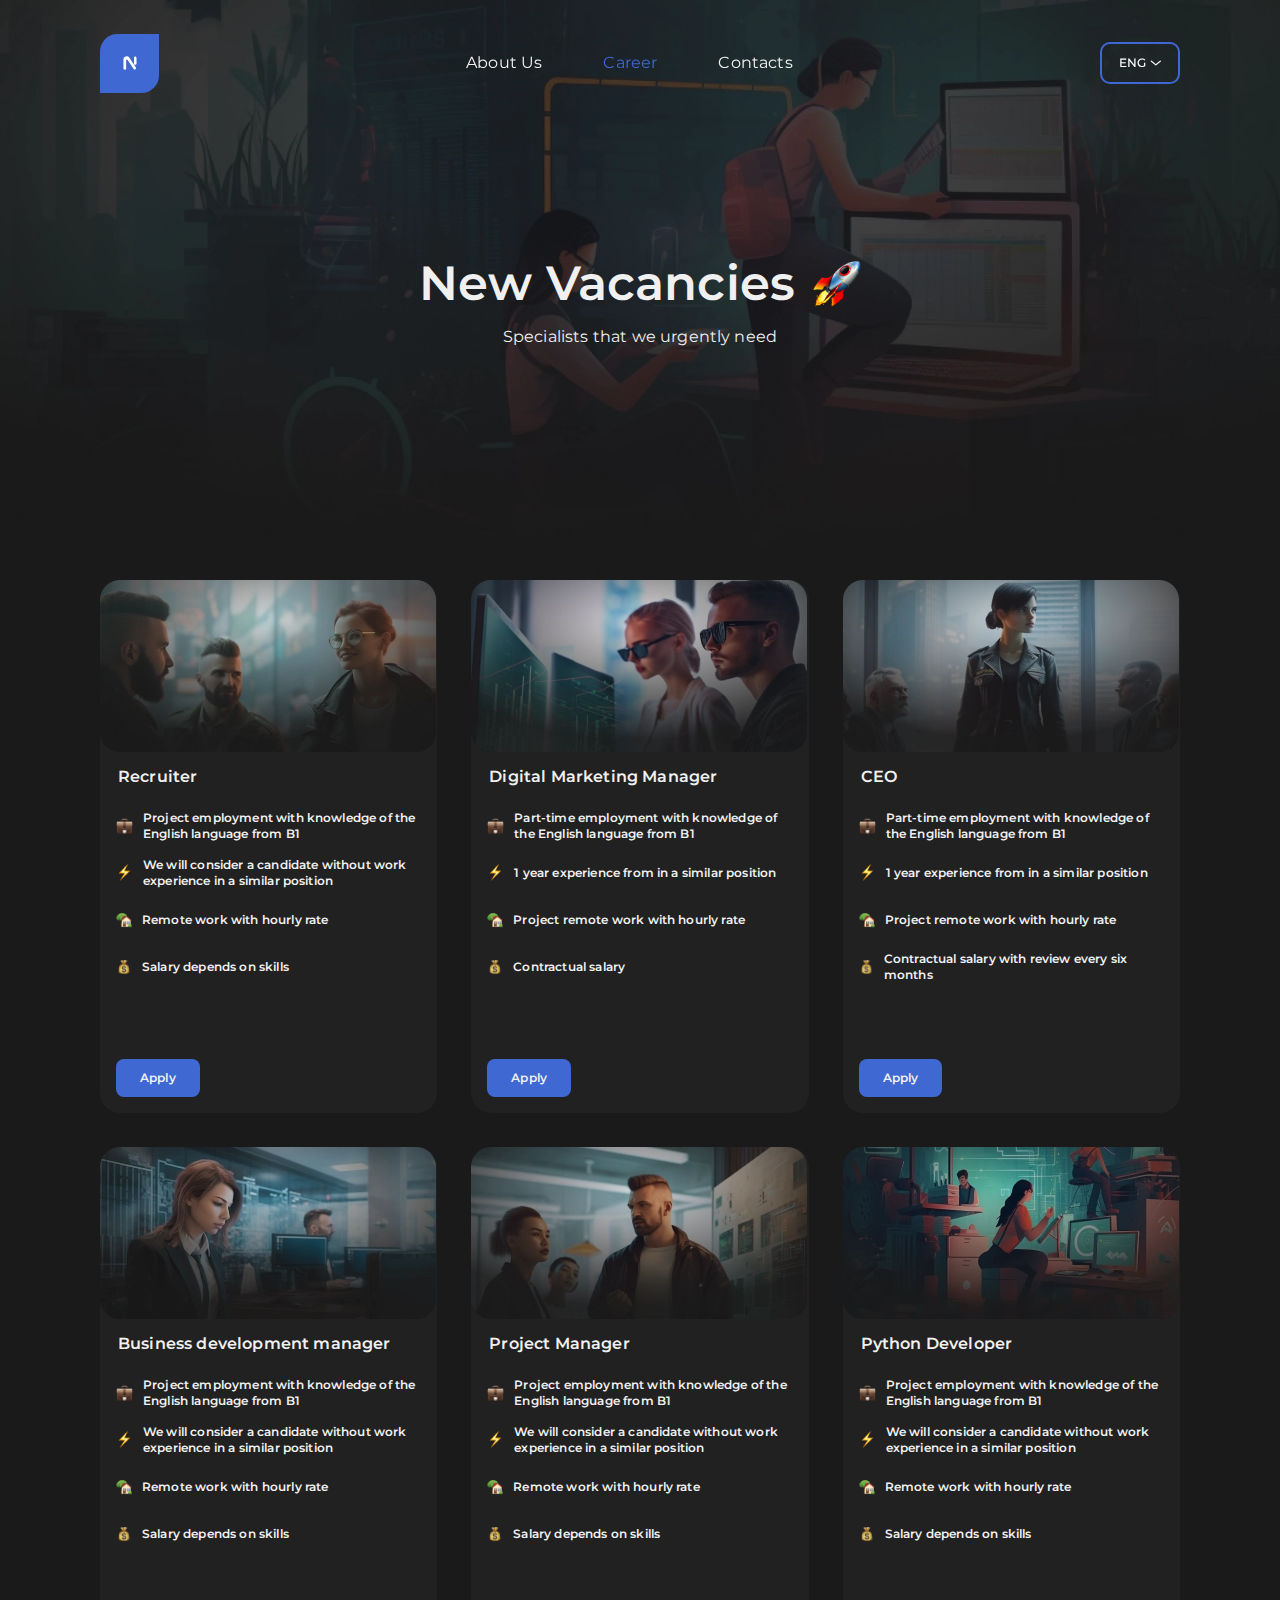
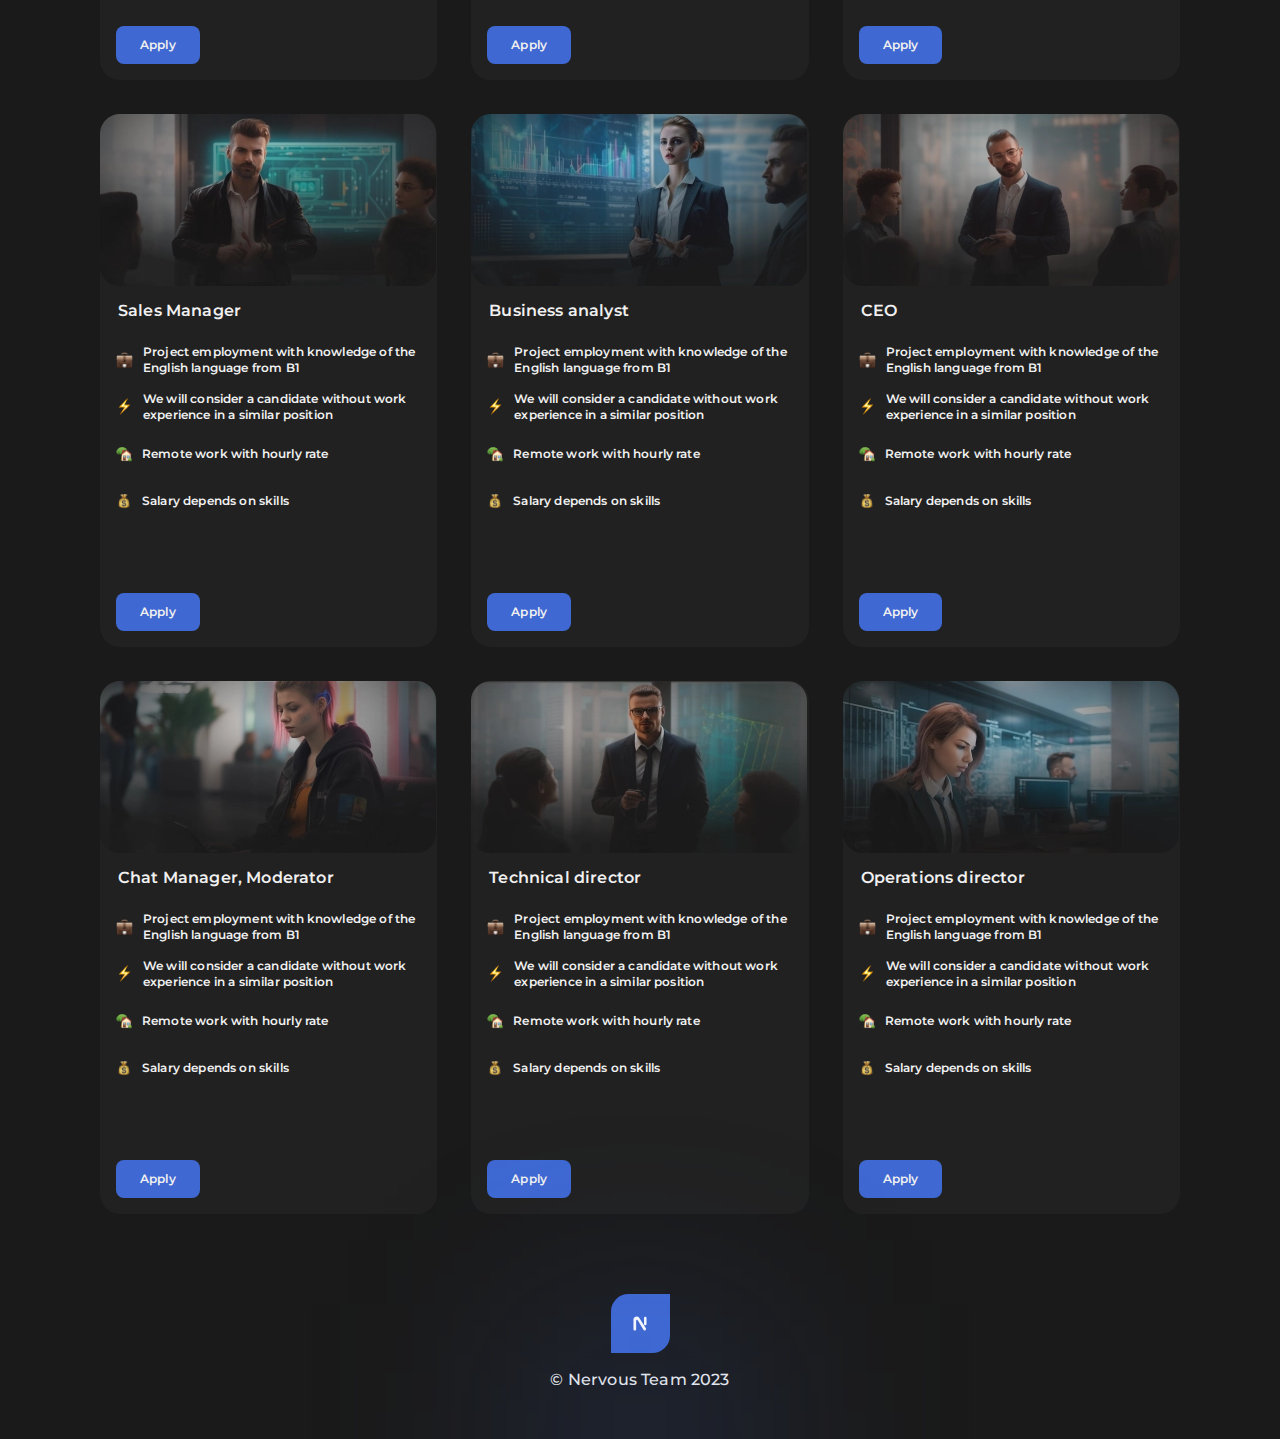
==== commit 02c22f75: "ready" ====
--- a/career/index.html
+++ b/career/index.html
@@ -23,9 +23,6 @@
                 </li>
                 <li class="header__item">
                     <a class="header__link link active">Career</a>
-                </li>
-                <li class="header__item">
-                    <a href="#" class="header__link link">Courses</a>
                 </li>
                 <li class="header__item">
                     <a href="../contacts/index.html" class="header__link link">Contacts</a>
@@ -419,9 +416,6 @@
                 <a class="menu__link active">Career</a>
             </li>
             <li class="menu__item">
-                <a href="" class="menu__link">Courses</a>
-            </li>
-            <li class="menu__item">
                 <a href="../contacts/index.html" class="menu__link">Contacts</a>
             </li>
             <li class="menu__item">
